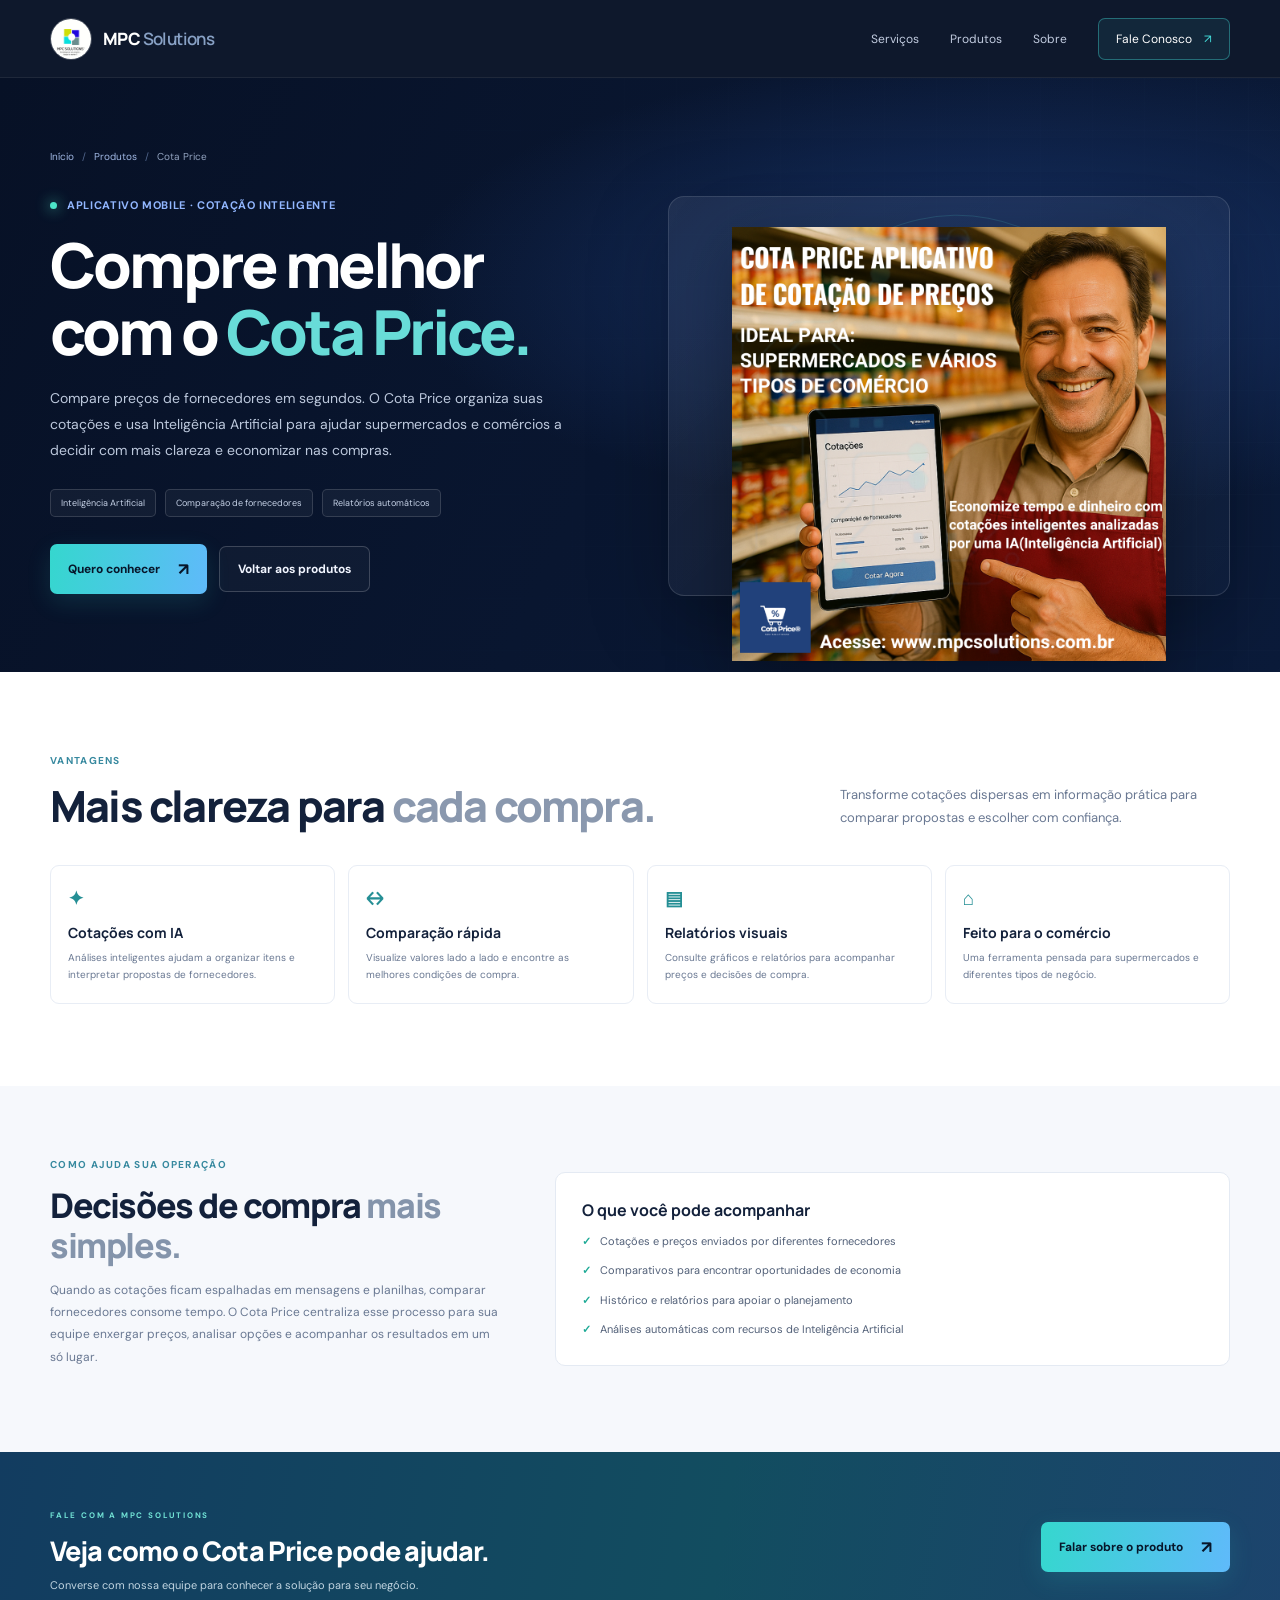
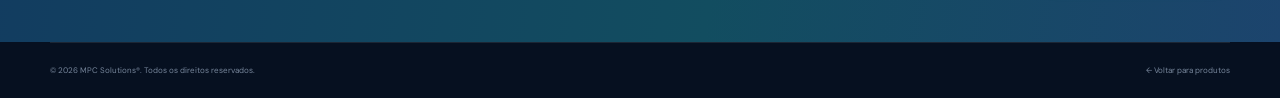
==== produtos/cota-price.html @ 62fc7bfb "Cria páginas para os produtos" ====
<!doctype html>
<html lang="pt-BR">
<head>
  <meta charset="utf-8"><meta name="viewport" content="width=device-width, initial-scale=1"><meta name="theme-color" content="#071126">
  <meta name="description" content="Conheça o Cota Price: cotação inteligente de preços para supermercados e comércios, com comparação de fornecedores apoiada por IA.">
  <title>Cota Price | MPC Solutions</title><link rel="icon" href="../assets/images/logo-mpc.jpg">
  <link rel="preconnect" href="https://fonts.googleapis.com"><link rel="preconnect" href="https://fonts.gstatic.com" crossorigin>
  <link href="https://fonts.googleapis.com/css2?family=DM+Sans:wght@400;500;600;700&family=Manrope:wght@400;500;600;700;800&display=swap" rel="stylesheet">
  <link rel="stylesheet" href="../styles.css"><link rel="stylesheet" href="../product-pages.css">
</head>
<body>
  <header class="site-header"><div class="container nav-wrap"><a class="brand" href="../index.html#home" aria-label="MPC Solutions, início"><img src="../assets/images/logo-mpc.jpg" alt=""><span>MPC <b>Solutions</b></span></a><button class="menu-toggle" aria-label="Abrir menu" aria-expanded="false" aria-controls="main-nav"><span></span><span></span><span></span></button><nav class="main-nav" id="main-nav" aria-label="Navegação principal"><a href="../index.html#servicos">Serviços</a><a href="../index.html#produtos">Produtos</a><a href="../index.html#sobre">Sobre</a><a class="nav-cta" href="../index.html#contato">Fale Conosco <span>↗</span></a></nav></div></header>
  <main>
    <section class="product-detail-hero"><div class="container"><div class="product-detail-breadcrumb"><a href="../index.html">Início</a><span>/</span><a href="../index.html#produtos">Produtos</a><span>/</span>Cota Price</div><div class="product-detail-grid"><div class="product-detail-copy"><div class="eyebrow"><span class="status-dot"></span> APLICATIVO MOBILE · COTAÇÃO INTELIGENTE</div><h1>Compre melhor com o <span>Cota Price.</span></h1><p>Compare preços de fornecedores em segundos. O Cota Price organiza suas cotações e usa Inteligência Artificial para ajudar supermercados e comércios a decidir com mais clareza e economizar nas compras.</p><div class="product-detail-meta"><span>Inteligência Artificial</span><span>Comparação de fornecedores</span><span>Relatórios automáticos</span></div><div class="hero-actions"><a class="button button-primary" href="https://wa.me/5515997671213?text=Ol%C3%A1!%20Tenho%20interesse%20no%20Cota%20Price." target="_blank" rel="noreferrer">Quero conhecer <span>↗</span></a><a class="button button-ghost" href="../index.html#produtos">Voltar aos produtos</a></div></div><div class="product-detail-image"><img src="../assets/images/cotaprice.png" alt="Telas e apresentação do aplicativo Cota Price"></div></div></div></section>
    <section class="product-benefits"><div class="container"><div class="section-heading"><div><div class="eyebrow dark-eyebrow">VANTAGENS</div><h2>Mais clareza para <span>cada compra.</span></h2></div><p>Transforme cotações dispersas em informação prática para comparar propostas e escolher com confiança.</p></div><div class="product-benefit-grid"><article class="product-benefit"><b>✦</b><h3>Cotações com IA</h3><p>Análises inteligentes ajudam a organizar itens e interpretar propostas de fornecedores.</p></article><article class="product-benefit"><b>↔</b><h3>Comparação rápida</h3><p>Visualize valores lado a lado e encontre as melhores condições de compra.</p></article><article class="product-benefit"><b>▤</b><h3>Relatórios visuais</h3><p>Consulte gráficos e relatórios para acompanhar preços e decisões de compra.</p></article><article class="product-benefit"><b>⌂</b><h3>Feito para o comércio</h3><p>Uma ferramenta pensada para supermercados e diferentes tipos de negócio.</p></article></div></div></section>
    <section class="product-detail-story"><div class="container product-story-grid"><div><div class="eyebrow dark-eyebrow">COMO AJUDA SUA OPERAÇÃO</div><h2>Decisões de compra <span>mais simples.</span></h2><p>Quando as cotações ficam espalhadas em mensagens e planilhas, comparar fornecedores consome tempo. O Cota Price centraliza esse processo para sua equipe enxergar preços, analisar opções e acompanhar os resultados em um só lugar.</p></div><div class="product-story-callout"><h3>O que você pode acompanhar</h3><ul><li>Cotações e preços enviados por diferentes fornecedores</li><li>Comparativos para encontrar oportunidades de economia</li><li>Histórico e relatórios para apoiar o planejamento</li><li>Análises automáticas com recursos de Inteligência Artificial</li></ul></div></div></section>
    <section class="product-detail-cta"><div class="container cta-layout"><div><span>FALE COM A MPC SOLUTIONS</span><h2>Veja como o Cota Price pode ajudar.</h2><p>Converse com nossa equipe para conhecer a solução para seu negócio.</p></div><div class="cta-actions"><a class="button button-primary" href="https://wa.me/5515997671213?text=Ol%C3%A1!%20Tenho%20interesse%20no%20Cota%20Price." target="_blank" rel="noreferrer">Falar sobre o produto <span>↗</span></a></div></div></section>
  </main>
  <footer class="site-footer"><div class="container footer-bottom"><span>© <span id="year"></span> MPC Solutions®. Todos os direitos reservados.</span><a href="../index.html#produtos">← Voltar para produtos</a></div></footer>
  <script src="../script.js"></script>
</body></html>
---- styles.css ----
:root{--navy:#071126;--navy2:#0c1a37;--ink:#13213b;--muted:#697892;--cyan:#43dddb;--blue:#438dff;--purple:#8a63ff;--paper:#f6f8fc;--line:#e8edf5;--font:'DM Sans',sans-serif;--display:'Manrope',sans-serif}*{box-sizing:border-box}html{scroll-behavior:smooth;scroll-padding-top:86px}body{margin:0;font-family:var(--font);color:var(--ink);background:white;-webkit-font-smoothing:antialiased}a{color:inherit;text-decoration:none}button,input,select,textarea{font:inherit}.container{width:min(1180px,calc(100% - 48px));margin:0 auto}.site-header{height:78px;position:sticky;top:0;z-index:20;background:rgba(7,17,38,.97);backdrop-filter:blur(15px);border-bottom:1px solid #ffffff12;color:white}.nav-wrap{height:100%;display:flex;align-items:center;justify-content:space-between}.brand{display:flex;align-items:center;gap:11px;font:800 17px var(--display);letter-spacing:-.6px}.brand img{width:42px;height:42px;object-fit:cover;border-radius:50%;border:1px solid #ffffff36}.brand b{font-weight:600;color:#88a1c5}.main-nav{display:flex;align-items:center;gap:31px;font-size:12px;color:#c2cce0}.main-nav>a:not(.nav-cta):hover{color:var(--cyan)}.nav-cta{padding:12px 17px;border:1px solid #43dddb61;border-radius:7px;color:white;background:#43dddb13}.nav-cta span{color:var(--cyan);margin-left:9px}.menu-toggle{display:none}.hero{min-height:720px;position:relative;overflow:hidden;background:radial-gradient(ellipse at 76% 44%,#10285b 0,transparent 41%),linear-gradient(115deg,#071126 15%,#091735 66%,#07152e);color:white}.hero-grid{position:absolute;inset:0;opacity:.32;background-image:linear-gradient(#7994c015 1px,transparent 1px),linear-gradient(90deg,#7994c015 1px,transparent 1px);background-size:56px 56px;mask-image:linear-gradient(90deg,transparent,#000 50%)}.hero-glow{position:absolute;width:560px;height:560px;right:8%;top:10%;border-radius:50%;background:radial-gradient(circle,#3f70eb26,transparent 68%)}.hero-layout{min-height:630px;display:grid;grid-template-columns:1fr 1fr;align-items:center;position:relative;z-index:1;gap:38px}.hero-copy{padding:62px 0 40px}.eyebrow{font-size:11px;letter-spacing:.65px;font-weight:700;color:#92b7ff;display:flex;align-items:center;gap:10px}.status-dot{width:7px;height:7px;border-radius:50%;background:#4ce4c7;box-shadow:0 0 14px #4ce4c7}.hero h1{font:800 clamp(44px,5.4vw,68px)/1.09 var(--display);letter-spacing:-3.7px;margin:24px 0 21px;max-width:630px}.hero h1 span{background:linear-gradient(90deg,#50e0d5,#70a4ff 70%,#a982ff);color:transparent;background-clip:text}.hero-lead{max-width:510px;font-size:15px;line-height:1.85;color:#b3c0d8}.hero-lead b{color:#fff;font-weight:600}.hero-actions,.product-actions,.cta-actions{display:flex;align-items:center;gap:12px;flex-wrap:wrap}.hero-actions{margin-top:27px}.button{display:inline-flex;align-items:center;justify-content:center;gap:18px;padding:14px 18px;border-radius:7px;font-size:12px;font-weight:700;transition:transform .2s,background .2s;cursor:pointer}.button:hover{transform:translateY(-2px)}.button-primary{background:linear-gradient(100deg,#35d7ce,#5fbafa);color:#07162a;box-shadow:0 8px 24px #38d7cf22}.button-primary:hover{background:linear-gradient(100deg,#5ae9dc,#78c4ff)}.button-primary span{font-size:17px}.button-ghost{border:1px solid #ffffff30;color:#f1f5ff;background:#ffffff08}.whatsapp{color:#55e0ab;font-size:17px}.stats{display:flex;gap:0;margin-top:53px}.stats>div{padding:0 24px;border-left:1px solid #ffffff21;display:flex;flex-direction:column;gap:4px}.stats>div:first-child{padding-left:0;border:0}.stats strong{font:800 23px var(--display);color:#fff}.stats span{font-size:10px;color:#9eacc6}.hero-art{height:490px;position:relative;display:grid;place-items:center}.art-orbit{position:absolute;border:1px solid #8aa9ff26;border-radius:50%}.orbit-one{width:440px;height:300px;transform:rotate(-24deg)}.orbit-two{width:345px;height:455px;transform:rotate(38deg)}.screen{position:absolute;overflow:hidden;background:#121c3a;border:1px solid #a9bff53e;box-shadow:0 30px 80px #0009;border-radius:17px}.screen img{display:block;width:100%;height:100%;object-fit:cover;object-position:top}.screen-main{width:260px;height:350px;transform:rotate(5deg) translate(25px,7px);z-index:2}.screen-small{width:190px;height:260px;transform:rotate(-9deg) translate(-140px,46px);z-index:1}.art-badge{position:absolute;right:0;bottom:56px;z-index:4;display:flex;align-items:center;gap:10px;padding:12px 15px;border:1px solid #a5c3ff30;background:#101e3beF;border-radius:10px;box-shadow:0 14px 38px #0005}.art-badge>span{height:32px;width:32px;display:grid;place-items:center;border-radius:8px;background:#45e1d321;color:#50e0d5;font-size:17px}.art-badge small,.art-badge b{display:block}.art-badge small{font-size:7px;letter-spacing:1px;color:#a0aec8;margin-bottom:4px}.art-badge b{font-size:11px;color:white}.art-spark{position:absolute;color:#59e1d1}.spark-one{top:71px;right:78px;font-size:27px}.spark-two{left:16px;bottom:87px;font-size:20px;color:#9f89ff}.hero-bottom{height:75px;border-top:1px solid #ffffff1b;display:flex;align-items:center;justify-content:space-between;position:relative;z-index:1;color:#8190ac;font-size:9px;letter-spacing:1.7px}.hero-bottom i{font-style:normal;color:#4eddd3}.hero-bottom a{font-size:10px;letter-spacing:0;color:#b9c4d8}.hero-bottom b{color:var(--cyan);padding-left:7px}.section{padding:94px 0}.section-heading{display:flex;justify-content:space-between;align-items:end;gap:35px;margin-bottom:39px}.dark-eyebrow{color:#37899f;font-size:10px;letter-spacing:1.3px}.section-heading h2,.about-copy h2{font:800 clamp(30px,3.5vw,43px)/1.18 var(--display);letter-spacing:-1.8px;margin:14px 0 0;color:var(--ink)}.section-heading h2 span{color:#8a98ae}.section-heading>p{max-width:390px;color:var(--muted);font-size:13px;line-height:1.8;margin:0 0 2px}.services{background:#fff}.service-grid{display:grid;grid-template-columns:repeat(3,1fr);gap:16px}.service-card{padding:24px 23px 20px;border:1px solid var(--line);border-radius:10px;min-height:222px;transition:transform .2s,border-color .2s,box-shadow .2s}.service-card:hover{transform:translateY(-4px);border-color:#c9d8f4;box-shadow:0 15px 38px #1c35600b}.service-icon{width:41px;height:41px;border-radius:10px;background:linear-gradient(135deg,#e3f9f7,#edf1ff);color:#308d9e;display:grid;place-items:center;font-size:20px;margin-bottom:18px}.service-card h3{font:700 16px var(--display);margin:0 0 9px;letter-spacing:-.4px}.service-card p{font-size:11px;line-height:1.75;color:var(--muted);margin:0;min-height:58px}.tags{display:flex;gap:6px;flex-wrap:wrap;margin-top:16px}.tags span{padding:5px 8px;background:#f1f4fa;color:#748198;border-radius:4px;font-size:8px;font-weight:600}.products{background:var(--paper)}.product-card{display:grid;grid-template-columns:1fr 1fr;align-items:center;gap:55px;padding:27px;margin-bottom:18px;border:1px solid #e5eaf2;border-radius:13px;background:#fff;box-shadow:0 12px 32px #23365408}.product-card:last-child{margin-bottom:0}.product-reverse .product-visual{order:2}.product-visual{height:330px;overflow:hidden;display:grid;place-items:center;border-radius:9px;background:linear-gradient(145deg,#e4efff,#edf7f7);position:relative}.product-visual:before{content:"";position:absolute;inset:12% 18%;border:1px solid #fff9;border-radius:50%;transform:rotate(-25deg)}.product-visual img{position:relative;max-width:90%;max-height:90%;width:auto;height:auto;object-fit:contain;filter:drop-shadow(0 12px 20px #20375420)}.visual-cota{background:linear-gradient(145deg,#e1f3f4,#e7edff)}.visual-gas{background:linear-gradient(145deg,#e4efff,#eff3fa)}.visual-oferta{background:linear-gradient(145deg,#f5e9db,#fff5e5)}.product-copy{padding:14px 8px 14px 0}.product-reverse .product-copy{padding:14px 0 14px 8px}.product-type{font-size:8px;letter-spacing:1.6px;font-weight:700;color:#328b9b}.product-copy h3{font:800 30px var(--display);letter-spacing:-1px;margin:9px 0}.product-copy>p{font-size:12px;line-height:1.85;color:var(--muted);margin:0 0 15px}.product-copy ul{list-style:none;margin:0 0 21px;padding:0;display:grid;gap:9px}.product-copy li{font-size:10px;color:#4a5870;display:flex;align-items:flex-start;gap:9px}.product-copy li:before{content:"✓";color:#20ab98;font-weight:800}.product-actions{gap:9px}.product-actions .button{padding:12px 14px;font-size:10px}.button-light{background:#f2f5f9;color:#43526b}.about{background:linear-gradient(115deg,#08142b,#0b1b3a);color:#fff;overflow:hidden}.about-layout{display:grid;grid-template-columns:1.08fr .92fr;align-items:center;gap:85px}.about-copy h2{color:#fff;margin:17px 0}.about-copy h2 span{color:#6de0da}.about-copy>p{font-size:12px;line-height:1.9;color:#b4bfd2}.values-grid{display:grid;grid-template-columns:1fr 1fr;gap:18px 25px;margin-top:27px}.values-grid div{display:flex;flex-direction:column;gap:5px}.values-grid b{font-size:11px;color:#f5f7fd}.values-grid b:first-letter{color:var(--cyan)}.values-grid span{font-size:9px;color:#94a3bc}.about-visual{height:390px;position:relative;display:grid;place-items:center}.about-ring,.about-ring:before,.about-ring:after{position:absolute;border:1px solid #a3baff24;border-radius:50%;width:310px;height:310px}.about-ring:before,.about-ring:after{content:"";inset:24px;width:auto;height:auto}.about-ring:after{inset:-35px;border-color:#54ddd624}.about-logo{position:relative;display:grid;place-items:center}.about-logo img{width:150px;height:150px;border-radius:50%;object-fit:cover;box-shadow:0 14px 50px #0008}.about-logo span{position:absolute;bottom:-16px;padding:8px 13px;border-radius:20px;background:#111f3d;border:1px solid #ffffff20;color:#cdd9ee;font-size:9px}.about-visual blockquote{position:absolute;bottom:0;margin:0;text-align:center;color:#d2dbed;font:600 16px var(--display)}.about-visual cite{display:block;margin-top:9px;font:10px var(--font);color:#8797b3}.project-cta{padding:51px 0;background:linear-gradient(100deg,#123c60,#124d60 56%,#1c446d);color:white}.cta-layout{display:flex;align-items:center;justify-content:space-between;gap:32px}.cta-layout>div:first-child>span{font-size:8px;letter-spacing:1.8px;font-weight:700;color:#72e3d6}.cta-layout h2{font:800 28px var(--display);letter-spacing:-.9px;margin:9px 0}.cta-layout p{font-size:11px;color:#c1d5e1;margin:0}.cta-actions{justify-content:flex-end}.cta-actions .button-ghost{border-color:#ffffff42}.contact{background:#fff}.contact .section-heading{margin-bottom:35px}.contact-layout{display:grid;grid-template-columns:.85fr 1.15fr;gap:45px;align-items:start}.contact-details{display:grid;gap:12px}.contact-details>a{display:flex;align-items:center;gap:13px;padding:16px;border:1px solid var(--line);border-radius:9px;transition:border .2s,transform .2s}.contact-details>a:hover{border-color:#9bdeda;transform:translateX(3px)}.contact-icon{width:39px;height:39px;display:grid;place-items:center;border-radius:9px;background:#e9f8f7;color:#279b99;font-size:18px}.contact-details>a>span:nth-child(2){display:flex;flex-direction:column;gap:3px}.contact-details b{font-size:11px}.contact-details small{font-size:8px;color:#8390a5}.contact-details strong{font-size:10px;color:#36465f;font-weight:600;margin-top:2px}.contact-details i{margin-left:auto;color:#379d9d;font-style:normal}.contact-form{padding:27px;border:1px solid var(--line);border-radius:11px;box-shadow:0 15px 42px #1f38540b}.contact-form h3{font:700 19px var(--display);margin:0 0 7px}.contact-form>p{font-size:10px;color:#8792a5;margin:0 0 19px}.contact-form label{display:block;font-size:9px;font-weight:700;color:#526078;margin-bottom:12px}.field-row{display:grid;grid-template-columns:1fr 1fr;gap:12px}.contact-form input,.contact-form select,.contact-form textarea{display:block;width:100%;margin-top:6px;padding:11px 12px;border:1px solid #e1e7ef;border-radius:6px;background:#fbfcfe;color:#13253a;font-size:10px;outline:none}.contact-form input:focus,.contact-form select:focus,.contact-form textarea:focus{border-color:#53c9c2;box-shadow:0 0 0 3px #55c8c419}.contact-form input::placeholder,.contact-form textarea::placeholder{color:#a0aabb}.contact-form textarea{resize:vertical;min-height:85px}.submit-button{width:100%;justify-content:space-between;margin-top:1px}.form-note{display:block;margin-top:13px;text-align:center;color:#8492a5;font-size:8px}.site-footer{background:#061020;color:#dbe5f1}.footer-grid{padding:53px 0 44px;display:grid;grid-template-columns:1.6fr 1fr .75fr 1.25fr;gap:45px}.footer-brand img{width:39px;height:39px}.footer-brand b{color:#8da0bd}.footer-about p{max-width:275px;color:#92a0b5;font-size:10px;line-height:1.8;margin:17px 0}.social-links{display:flex;gap:9px}.social-links a{height:30px;width:30px;display:grid;place-items:center;border:1px solid #ffffff20;border-radius:6px;color:#76d9d2;font-size:13px}.footer-grid>div:not(:first-child){display:flex;flex-direction:column;gap:13px}.footer-grid h3{font-size:9px;letter-spacing:1.2px;margin:7px 0 5px;color:#eef3fb}.footer-grid>div>a:not(.brand){font-size:9px;color:#92a0b5}.footer-grid>div>a:hover{color:var(--cyan)}.footer-bottom{height:56px;border-top:1px solid #ffffff17;display:flex;justify-content:space-between;align-items:center;color:#77869b;font-size:8px}.footer-bottom b{color:#b6c4d8;font-weight:500}.floating-whatsapp{position:fixed;right:23px;bottom:22px;z-index:18;width:51px;height:51px;display:grid;place-items:center;border-radius:50%;background:#16c878;color:white;font-size:23px;box-shadow:0 7px 24px #0ca9635c;border:3px solid #ffffffa8;transition:transform .2s}.floating-whatsapp:hover{transform:scale(1.08)}@media(max-width:950px){.main-nav{gap:18px}.hero-layout{gap:10px}.hero-art{transform:scale(.9)}.product-card{gap:30px}.about-layout{gap:45px}.footer-grid{gap:25px}}@media(max-width:720px){html{scroll-padding-top:70px}.container{width:min(100% - 36px,540px)}.site-header{height:68px}.brand img{height:37px;width:37px}.menu-toggle{display:flex;flex-direction:column;gap:5px;padding:9px;border:0;background:transparent}.menu-toggle span{height:2px;width:21px;background:#e6efff;border-radius:2px}.main-nav{display:none;position:absolute;top:67px;left:0;right:0;padding:19px 22px 22px;background:#09162e;border-bottom:1px solid #ffffff18;align-items:stretch;gap:18px;flex-direction:column}.main-nav.open{display:flex}.nav-cta{text-align:center}.hero{min-height:unset}.hero-layout{display:flex;flex-direction:column;align-items:stretch;gap:0;padding-top:55px}.hero-copy{padding:0}.eyebrow{font-size:9px}.hero h1{font-size:45px;letter-spacing:-2.7px;margin:20px 0 17px}.hero-lead{font-size:13px;line-height:1.8}.hero-actions{gap:9px}.button{padding:13px 14px;font-size:10px}.stats{margin-top:35px;justify-content:space-between}.stats>div{padding:0 13px}.stats strong{font-size:19px}.stats span{font-size:8px}.hero-art{height:370px;transform:scale(.82);transform-origin:center top;margin:25px -37px -33px}.screen-main{width:220px;height:295px}.screen-small{width:156px;height:220px;transform:rotate(-9deg) translate(-118px,40px)}.art-orbit.orbit-one{width:370px;height:250px}.art-orbit.orbit-two{height:385px;width:290px}.art-badge{right:8px;bottom:30px}.hero-bottom{height:63px;font-size:7px;letter-spacing:1px}.hero-bottom a{font-size:9px}.section{padding:70px 0}.section-heading{display:block;margin-bottom:28px}.section-heading h2,.about-copy h2{font-size:32px;letter-spacing:-1.4px}.section-heading>p{margin-top:13px;font-size:11px}.service-grid{grid-template-columns:1fr;gap:11px}.service-card{min-height:unset;padding:19px}.service-icon{width:36px;height:36px;margin-bottom:13px}.service-card p{min-height:unset}.tags{margin-top:13px}.product-card{grid-template-columns:1fr;gap:20px;padding:15px;margin-bottom:13px}.product-reverse .product-visual{order:0}.product-copy,.product-reverse .product-copy{padding:2px 3px 5px}.product-visual{height:250px}.product-copy h3{font-size:26px}.product-copy>p{font-size:11px}.product-copy li{font-size:9px}.about-layout{grid-template-columns:1fr;gap:15px}.about-visual{height:330px;order:2}.about-logo img{width:125px;height:125px}.about-ring,.about-ring:before,.about-ring:after{width:250px;height:250px}.about-visual blockquote{font-size:14px;bottom:-2px}.values-grid{gap:15px}.project-cta{padding:37px 0}.cta-layout{align-items:flex-start;flex-direction:column;gap:20px}.cta-layout h2{font-size:25px}.cta-layout p{font-size:10px;line-height:1.6}.cta-actions{justify-content:flex-start}.contact-layout{grid-template-columns:1fr;gap:22px}.contact-details>a{padding:13px}.contact-form{padding:20px 16px}.field-row{grid-template-columns:1fr;gap:0}.footer-grid{grid-template-columns:1fr 1fr;gap:28px 18px;padding:38px 0 30px}.footer-about{grid-column:1/-1}.footer-about p{max-width:350px}.footer-bottom{height:auto;min-height:60px;gap:7px;align-items:flex-start;justify-content:center;flex-direction:column;font-size:8px}.floating-whatsapp{width:47px;height:47px;right:15px;bottom:15px}}@media(prefers-reduced-motion:reduce){html{scroll-behavior:auto}*,*:before,*:after{transition:none!important}}
---- product-pages.css ----
.product-detail-hero{position:relative;overflow:hidden;background:radial-gradient(ellipse at 78% 35%,#18346a 0,transparent 42%),linear-gradient(115deg,#071126,#0b1b3a);color:#fff;padding:72px 0 76px}.product-detail-hero:before{content:"";position:absolute;inset:0;opacity:.22;background-image:linear-gradient(#7994c015 1px,transparent 1px),linear-gradient(90deg,#7994c015 1px,transparent 1px);background-size:52px 52px;mask-image:linear-gradient(90deg,transparent,#000)}.product-detail-grid{position:relative;display:grid;grid-template-columns:1fr 1fr;align-items:center;gap:55px}.product-detail-copy .eyebrow{margin-bottom:20px}.product-detail-copy h1{font:800 clamp(42px,5vw,62px)/1.08 var(--display);letter-spacing:-3px;margin:0 0 20px}.product-detail-copy h1 span{color:#68dcd8}.product-detail-copy>p{max-width:520px;color:#bcc8dc;font-size:14px;line-height:1.85;margin:0 0 25px}.product-detail-image{height:400px;display:grid;place-items:center;position:relative;border:1px solid #ffffff21;border-radius:16px;background:linear-gradient(135deg,#ffffff12,#ffffff05);box-shadow:0 25px 80px #0004}.product-detail-image:before,.product-detail-image:after{content:"";position:absolute;width:76%;height:58%;border:1px solid #9fb6ff26;border-radius:50%;transform:rotate(-25deg)}.product-detail-image:after{width:62%;height:92%;transform:rotate(34deg);border-color:#56dad52b}.product-detail-image img{position:relative;z-index:1;max-width:88%;max-height:88%;object-fit:contain;filter:drop-shadow(0 16px 32px #0005)}.product-detail-meta{display:flex;gap:9px;flex-wrap:wrap;margin:0 0 27px}.product-detail-meta span{border:1px solid #ffffff25;background:#ffffff0b;border-radius:5px;padding:7px 10px;color:#c4d0e5;font-size:9px}.product-detail-breadcrumb{position:relative;margin-bottom:33px;font-size:10px;color:#93a4c0}.product-detail-breadcrumb a{color:#a1b8e4}.product-detail-breadcrumb span{padding:0 8px;color:#52678d}.product-benefits{padding:82px 0}.product-benefits .section-heading{margin-bottom:33px}.product-benefit-grid{display:grid;grid-template-columns:repeat(4,1fr);gap:13px}.product-benefit{padding:20px 17px;border:1px solid var(--line);border-radius:9px;background:white}.product-benefit b{display:block;color:#258f95;font-size:19px;margin-bottom:12px}.product-benefit h3{font:700 14px var(--display);margin:0 0 7px}.product-benefit p{font-size:10px;color:var(--muted);line-height:1.7;margin:0}.product-detail-story{background:var(--paper);padding:72px 0}.product-story-grid{display:grid;grid-template-columns:.8fr 1.2fr;gap:55px;align-items:center}.product-story-grid h2{font:800 34px/1.18 var(--display);letter-spacing:-1.4px;margin:14px 0}.product-story-grid h2 span{color:#8494ab}.product-story-grid p{font-size:12px;line-height:1.85;color:var(--muted)}.product-story-callout{padding:26px;border:1px solid #e4eaf3;border-radius:10px;background:#fff}.product-story-callout h3{font:700 16px var(--display);margin:0 0 12px}.product-story-callout ul{list-style:none;display:grid;gap:12px;margin:0;padding:0}.product-story-callout li{font-size:11px;color:#526078;display:flex;gap:9px;line-height:1.6}.product-story-callout li:before{content:"✓";font-weight:800;color:#1ca995}.product-detail-cta{padding:50px 0;background:linear-gradient(100deg,#123c60,#124d60 56%,#1c446d);color:#fff}.product-detail-cta .cta-layout{align-items:center}.product-detail-cta .cta-layout>div:first-child>span{font-size:8px;letter-spacing:1.8px;font-weight:700;color:#72e3d6}.product-detail-cta .cta-layout h2{font:800 27px var(--display);margin:9px 0}.product-detail-cta .cta-layout p{font-size:11px;color:#c1d5e1;margin:0}.product-detail-cta .cta-actions{justify-content:flex-end}@media(max-width:760px){.product-detail-hero{padding:42px 0 54px}.product-detail-grid{grid-template-columns:1fr;gap:30px}.product-detail-copy h1{font-size:43px}.product-detail-copy>p{font-size:12px}.product-detail-image{height:290px}.product-detail-image img{max-height:85%;max-width:90%}.product-benefits{padding:58px 0}.product-benefit-grid{grid-template-columns:1fr 1fr;gap:9px}.product-benefit{padding:16px 13px}.product-benefit h3{font-size:12px}.product-detail-story{padding:55px 0}.product-story-grid{grid-template-columns:1fr;gap:19px}.product-story-grid h2{font-size:29px}.product-detail-cta{padding:38px 0}.product-detail-cta .cta-layout{align-items:flex-start;flex-direction:column;gap:19px}.product-detail-cta .cta-actions{justify-content:flex-start}}
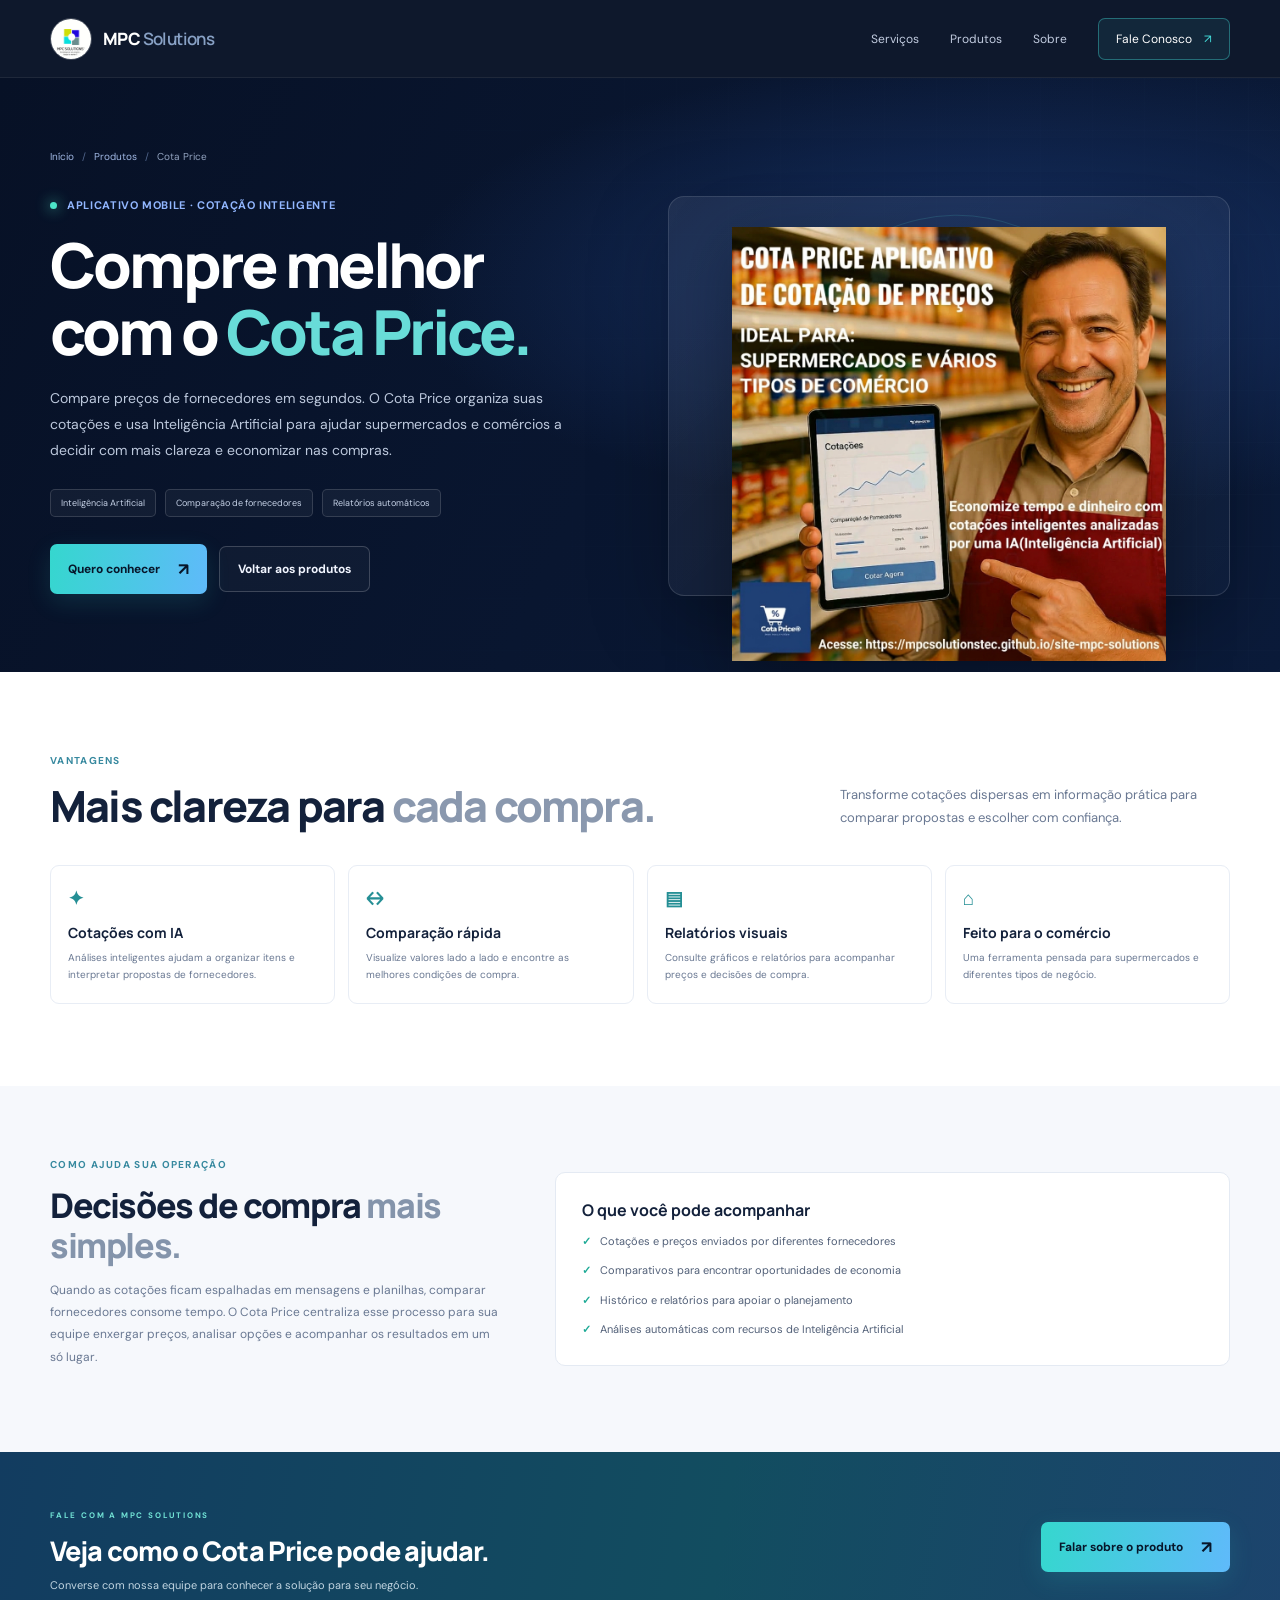
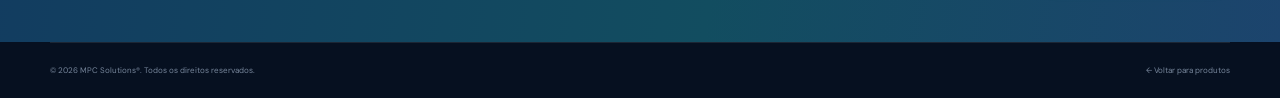
==== commit 38f5e829: "Atualiza imagens do Cota Price" ====
--- a/produtos/cota-price.html
+++ b/produtos/cota-price.html
@@ -11,7 +11,7 @@
 <body>
   <header class="site-header"><div class="container nav-wrap"><a class="brand" href="../index.html#home" aria-label="MPC Solutions, início"><img src="../assets/images/logo-mpc.jpg" alt=""><span>MPC <b>Solutions</b></span></a><button class="menu-toggle" aria-label="Abrir menu" aria-expanded="false" aria-controls="main-nav"><span></span><span></span><span></span></button><nav class="main-nav" id="main-nav" aria-label="Navegação principal"><a href="../index.html#servicos">Serviços</a><a href="../index.html#produtos">Produtos</a><a href="../index.html#sobre">Sobre</a><a class="nav-cta" href="../index.html#contato">Fale Conosco <span>↗</span></a></nav></div></header>
   <main>
-    <section class="product-detail-hero"><div class="container"><div class="product-detail-breadcrumb"><a href="../index.html">Início</a><span>/</span><a href="../index.html#produtos">Produtos</a><span>/</span>Cota Price</div><div class="product-detail-grid"><div class="product-detail-copy"><div class="eyebrow"><span class="status-dot"></span> APLICATIVO MOBILE · COTAÇÃO INTELIGENTE</div><h1>Compre melhor com o <span>Cota Price.</span></h1><p>Compare preços de fornecedores em segundos. O Cota Price organiza suas cotações e usa Inteligência Artificial para ajudar supermercados e comércios a decidir com mais clareza e economizar nas compras.</p><div class="product-detail-meta"><span>Inteligência Artificial</span><span>Comparação de fornecedores</span><span>Relatórios automáticos</span></div><div class="hero-actions"><a class="button button-primary" href="https://wa.me/5515997671213?text=Ol%C3%A1!%20Tenho%20interesse%20no%20Cota%20Price." target="_blank" rel="noreferrer">Quero conhecer <span>↗</span></a><a class="button button-ghost" href="../index.html#produtos">Voltar aos produtos</a></div></div><div class="product-detail-image"><img src="../assets/images/cotaprice.png" alt="Telas e apresentação do aplicativo Cota Price"></div></div></div></section>
+    <section class="product-detail-hero"><div class="container"><div class="product-detail-breadcrumb"><a href="../index.html">Início</a><span>/</span><a href="../index.html#produtos">Produtos</a><span>/</span>Cota Price</div><div class="product-detail-grid"><div class="product-detail-copy"><div class="eyebrow"><span class="status-dot"></span> APLICATIVO MOBILE · COTAÇÃO INTELIGENTE</div><h1>Compre melhor com o <span>Cota Price.</span></h1><p>Compare preços de fornecedores em segundos. O Cota Price organiza suas cotações e usa Inteligência Artificial para ajudar supermercados e comércios a decidir com mais clareza e economizar nas compras.</p><div class="product-detail-meta"><span>Inteligência Artificial</span><span>Comparação de fornecedores</span><span>Relatórios automáticos</span></div><div class="hero-actions"><a class="button button-primary" href="https://wa.me/5515997671213?text=Ol%C3%A1!%20Tenho%20interesse%20no%20Cota%20Price." target="_blank" rel="noreferrer">Quero conhecer <span>↗</span></a><a class="button button-ghost" href="../index.html#produtos">Voltar aos produtos</a></div></div><div class="product-detail-image"><img src="../assets/images/cotaprice-facebook.jpg" alt="Telas e apresentação do aplicativo Cota Price"></div></div></div></section>
     <section class="product-benefits"><div class="container"><div class="section-heading"><div><div class="eyebrow dark-eyebrow">VANTAGENS</div><h2>Mais clareza para <span>cada compra.</span></h2></div><p>Transforme cotações dispersas em informação prática para comparar propostas e escolher com confiança.</p></div><div class="product-benefit-grid"><article class="product-benefit"><b>✦</b><h3>Cotações com IA</h3><p>Análises inteligentes ajudam a organizar itens e interpretar propostas de fornecedores.</p></article><article class="product-benefit"><b>↔</b><h3>Comparação rápida</h3><p>Visualize valores lado a lado e encontre as melhores condições de compra.</p></article><article class="product-benefit"><b>▤</b><h3>Relatórios visuais</h3><p>Consulte gráficos e relatórios para acompanhar preços e decisões de compra.</p></article><article class="product-benefit"><b>⌂</b><h3>Feito para o comércio</h3><p>Uma ferramenta pensada para supermercados e diferentes tipos de negócio.</p></article></div></div></section>
     <section class="product-detail-story"><div class="container product-story-grid"><div><div class="eyebrow dark-eyebrow">COMO AJUDA SUA OPERAÇÃO</div><h2>Decisões de compra <span>mais simples.</span></h2><p>Quando as cotações ficam espalhadas em mensagens e planilhas, comparar fornecedores consome tempo. O Cota Price centraliza esse processo para sua equipe enxergar preços, analisar opções e acompanhar os resultados em um só lugar.</p></div><div class="product-story-callout"><h3>O que você pode acompanhar</h3><ul><li>Cotações e preços enviados por diferentes fornecedores</li><li>Comparativos para encontrar oportunidades de economia</li><li>Histórico e relatórios para apoiar o planejamento</li><li>Análises automáticas com recursos de Inteligência Artificial</li></ul></div></div></section>
     <section class="product-detail-cta"><div class="container cta-layout"><div><span>FALE COM A MPC SOLUTIONS</span><h2>Veja como o Cota Price pode ajudar.</h2><p>Converse com nossa equipe para conhecer a solução para seu negócio.</p></div><div class="cta-actions"><a class="button button-primary" href="https://wa.me/5515997671213?text=Ol%C3%A1!%20Tenho%20interesse%20no%20Cota%20Price." target="_blank" rel="noreferrer">Falar sobre o produto <span>↗</span></a></div></div></section>
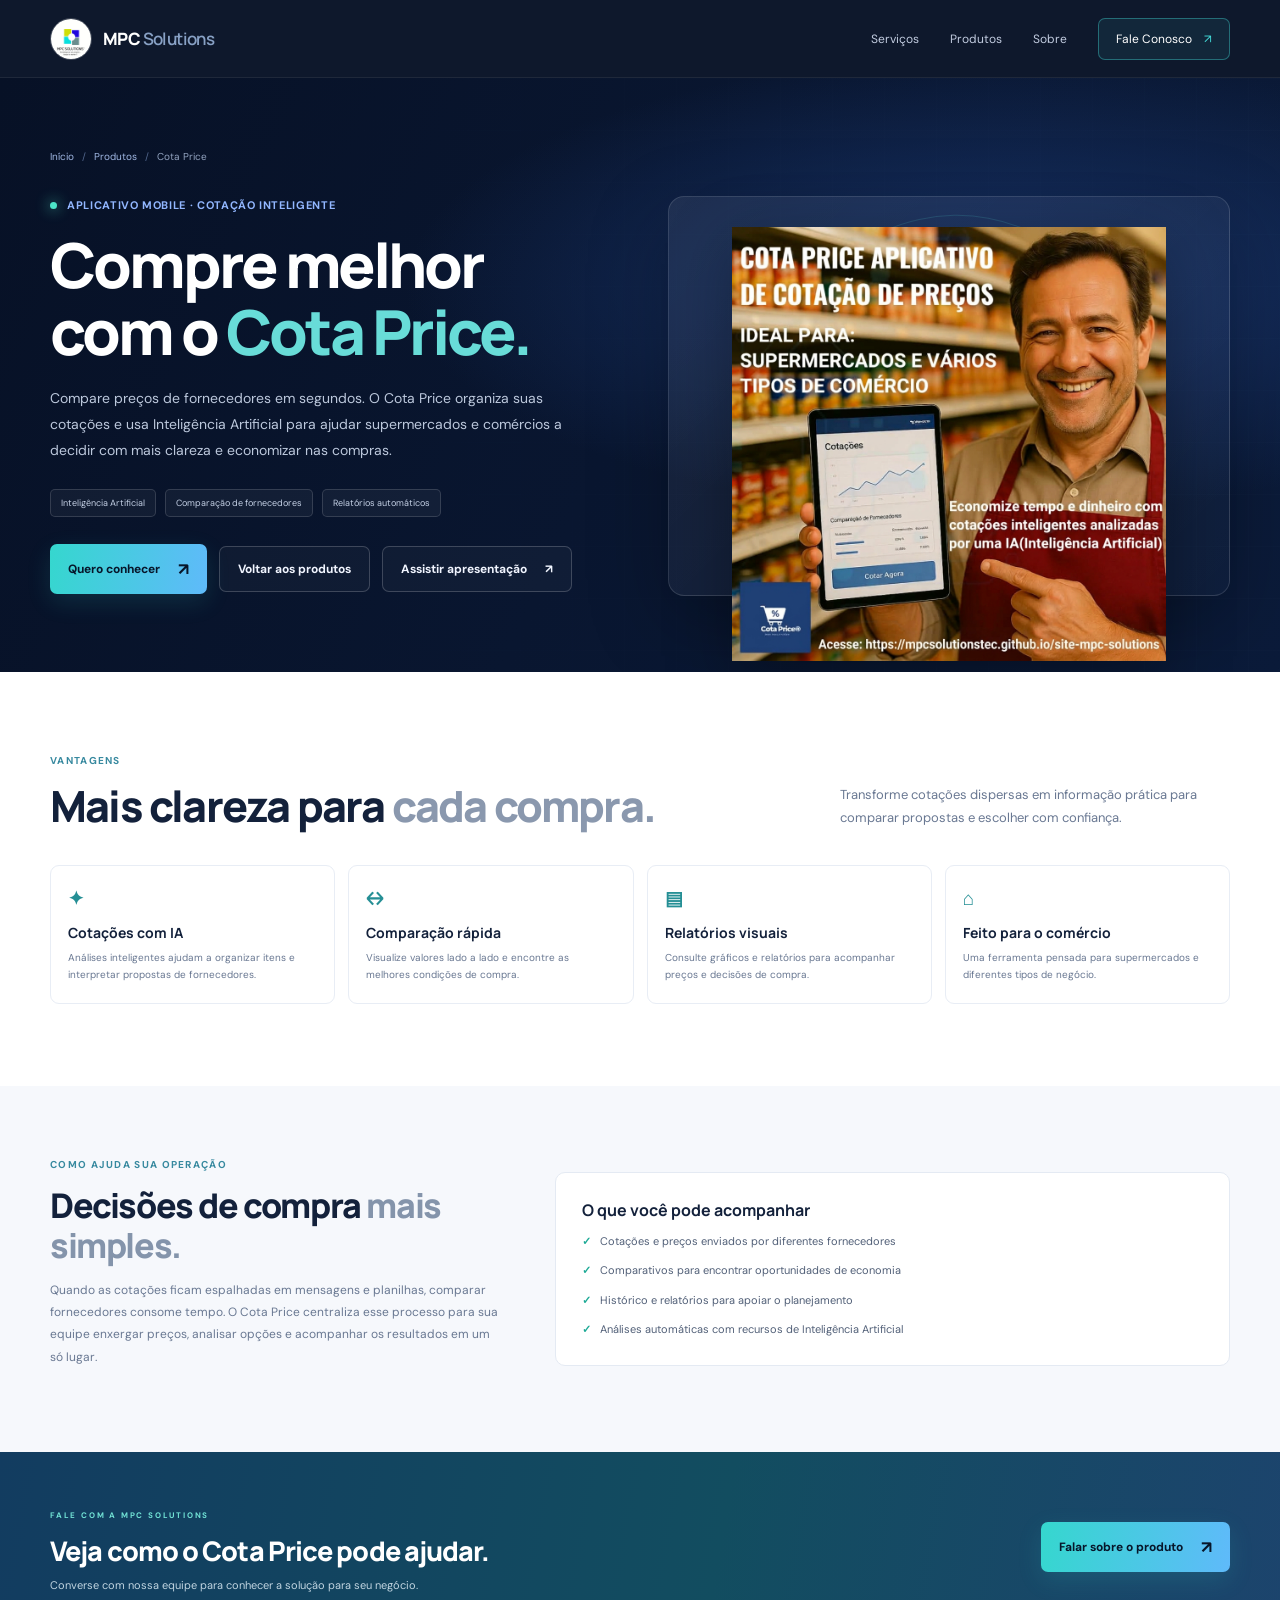
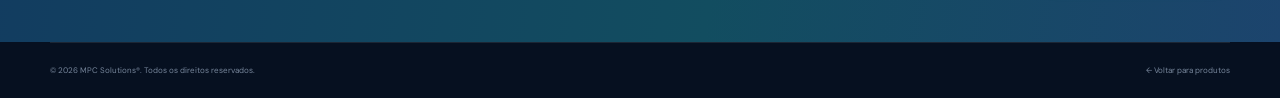
==== commit 1b07e93b: "Adiciona vídeos de apresentação dos produtos" ====
--- a/produtos/cota-price.html
+++ b/produtos/cota-price.html
@@ -11,7 +11,7 @@
 <body>
   <header class="site-header"><div class="container nav-wrap"><a class="brand" href="../index.html#home" aria-label="MPC Solutions, início"><img src="../assets/images/logo-mpc.jpg" alt=""><span>MPC <b>Solutions</b></span></a><button class="menu-toggle" aria-label="Abrir menu" aria-expanded="false" aria-controls="main-nav"><span></span><span></span><span></span></button><nav class="main-nav" id="main-nav" aria-label="Navegação principal"><a href="../index.html#servicos">Serviços</a><a href="../index.html#produtos">Produtos</a><a href="../index.html#sobre">Sobre</a><a class="nav-cta" href="../index.html#contato">Fale Conosco <span>↗</span></a></nav></div></header>
   <main>
-    <section class="product-detail-hero"><div class="container"><div class="product-detail-breadcrumb"><a href="../index.html">Início</a><span>/</span><a href="../index.html#produtos">Produtos</a><span>/</span>Cota Price</div><div class="product-detail-grid"><div class="product-detail-copy"><div class="eyebrow"><span class="status-dot"></span> APLICATIVO MOBILE · COTAÇÃO INTELIGENTE</div><h1>Compre melhor com o <span>Cota Price.</span></h1><p>Compare preços de fornecedores em segundos. O Cota Price organiza suas cotações e usa Inteligência Artificial para ajudar supermercados e comércios a decidir com mais clareza e economizar nas compras.</p><div class="product-detail-meta"><span>Inteligência Artificial</span><span>Comparação de fornecedores</span><span>Relatórios automáticos</span></div><div class="hero-actions"><a class="button button-primary" href="https://wa.me/5515997671213?text=Ol%C3%A1!%20Tenho%20interesse%20no%20Cota%20Price." target="_blank" rel="noreferrer">Quero conhecer <span>↗</span></a><a class="button button-ghost" href="../index.html#produtos">Voltar aos produtos</a></div></div><div class="product-detail-image"><img src="../assets/images/cotaprice-facebook.jpg" alt="Telas e apresentação do aplicativo Cota Price"></div></div></div></section>
+    <section class="product-detail-hero"><div class="container"><div class="product-detail-breadcrumb"><a href="../index.html">Início</a><span>/</span><a href="../index.html#produtos">Produtos</a><span>/</span>Cota Price</div><div class="product-detail-grid"><div class="product-detail-copy"><div class="eyebrow"><span class="status-dot"></span> APLICATIVO MOBILE · COTAÇÃO INTELIGENTE</div><h1>Compre melhor com o <span>Cota Price.</span></h1><p>Compare preços de fornecedores em segundos. O Cota Price organiza suas cotações e usa Inteligência Artificial para ajudar supermercados e comércios a decidir com mais clareza e economizar nas compras.</p><div class="product-detail-meta"><span>Inteligência Artificial</span><span>Comparação de fornecedores</span><span>Relatórios automáticos</span></div><div class="hero-actions"><a class="button button-primary" href="https://wa.me/5515997671213?text=Ol%C3%A1!%20Tenho%20interesse%20no%20Cota%20Price." target="_blank" rel="noreferrer">Quero conhecer <span>↗</span></a><a class="button button-ghost" href="../index.html#produtos">Voltar aos produtos</a><a class="button button-ghost" href="https://www.youtube.com/watch?v=9JvOIZt09bw" target="_blank" rel="noopener noreferrer">Assistir apresentação <span>↗</span></a></div></div><div class="product-detail-image"><img src="../assets/images/cotaprice-facebook.jpg" alt="Telas e apresentação do aplicativo Cota Price"></div></div></div></section>
     <section class="product-benefits"><div class="container"><div class="section-heading"><div><div class="eyebrow dark-eyebrow">VANTAGENS</div><h2>Mais clareza para <span>cada compra.</span></h2></div><p>Transforme cotações dispersas em informação prática para comparar propostas e escolher com confiança.</p></div><div class="product-benefit-grid"><article class="product-benefit"><b>✦</b><h3>Cotações com IA</h3><p>Análises inteligentes ajudam a organizar itens e interpretar propostas de fornecedores.</p></article><article class="product-benefit"><b>↔</b><h3>Comparação rápida</h3><p>Visualize valores lado a lado e encontre as melhores condições de compra.</p></article><article class="product-benefit"><b>▤</b><h3>Relatórios visuais</h3><p>Consulte gráficos e relatórios para acompanhar preços e decisões de compra.</p></article><article class="product-benefit"><b>⌂</b><h3>Feito para o comércio</h3><p>Uma ferramenta pensada para supermercados e diferentes tipos de negócio.</p></article></div></div></section>
     <section class="product-detail-story"><div class="container product-story-grid"><div><div class="eyebrow dark-eyebrow">COMO AJUDA SUA OPERAÇÃO</div><h2>Decisões de compra <span>mais simples.</span></h2><p>Quando as cotações ficam espalhadas em mensagens e planilhas, comparar fornecedores consome tempo. O Cota Price centraliza esse processo para sua equipe enxergar preços, analisar opções e acompanhar os resultados em um só lugar.</p></div><div class="product-story-callout"><h3>O que você pode acompanhar</h3><ul><li>Cotações e preços enviados por diferentes fornecedores</li><li>Comparativos para encontrar oportunidades de economia</li><li>Histórico e relatórios para apoiar o planejamento</li><li>Análises automáticas com recursos de Inteligência Artificial</li></ul></div></div></section>
     <section class="product-detail-cta"><div class="container cta-layout"><div><span>FALE COM A MPC SOLUTIONS</span><h2>Veja como o Cota Price pode ajudar.</h2><p>Converse com nossa equipe para conhecer a solução para seu negócio.</p></div><div class="cta-actions"><a class="button button-primary" href="https://wa.me/5515997671213?text=Ol%C3%A1!%20Tenho%20interesse%20no%20Cota%20Price." target="_blank" rel="noreferrer">Falar sobre o produto <span>↗</span></a></div></div></section>
